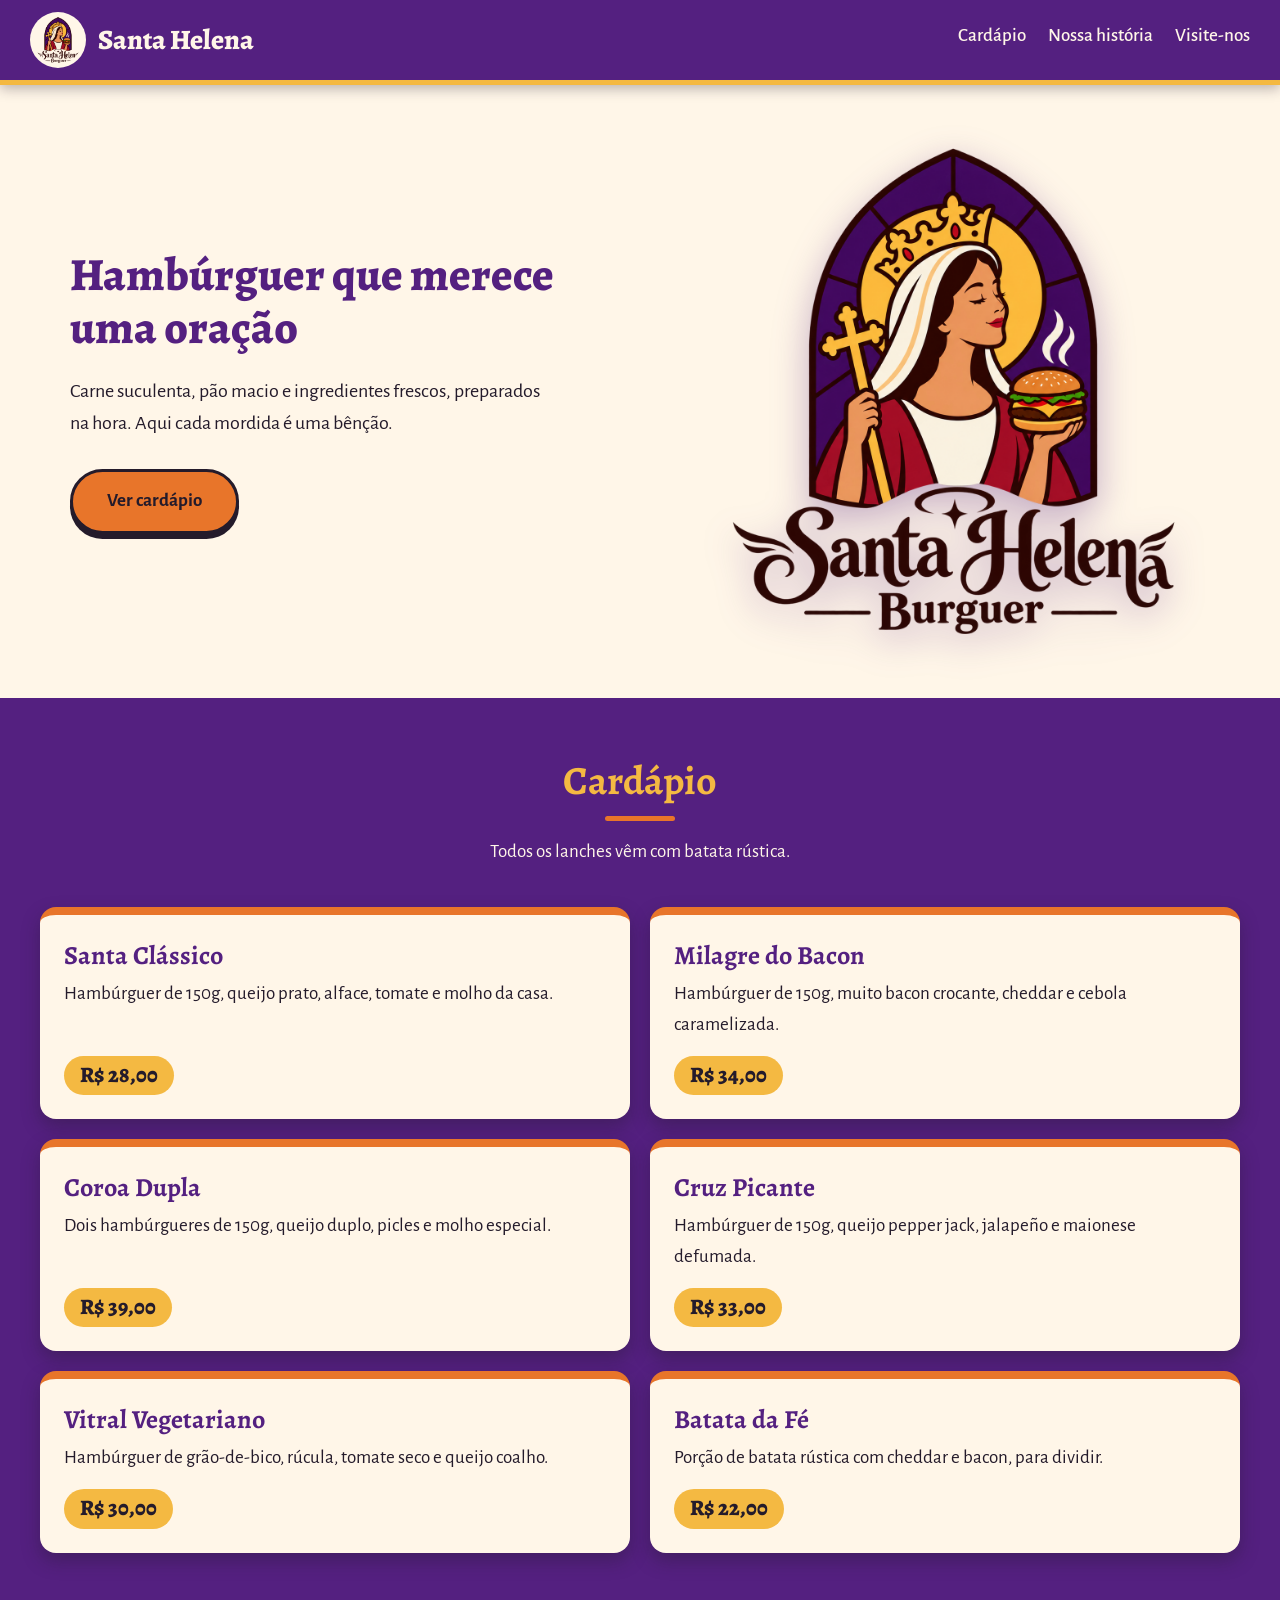
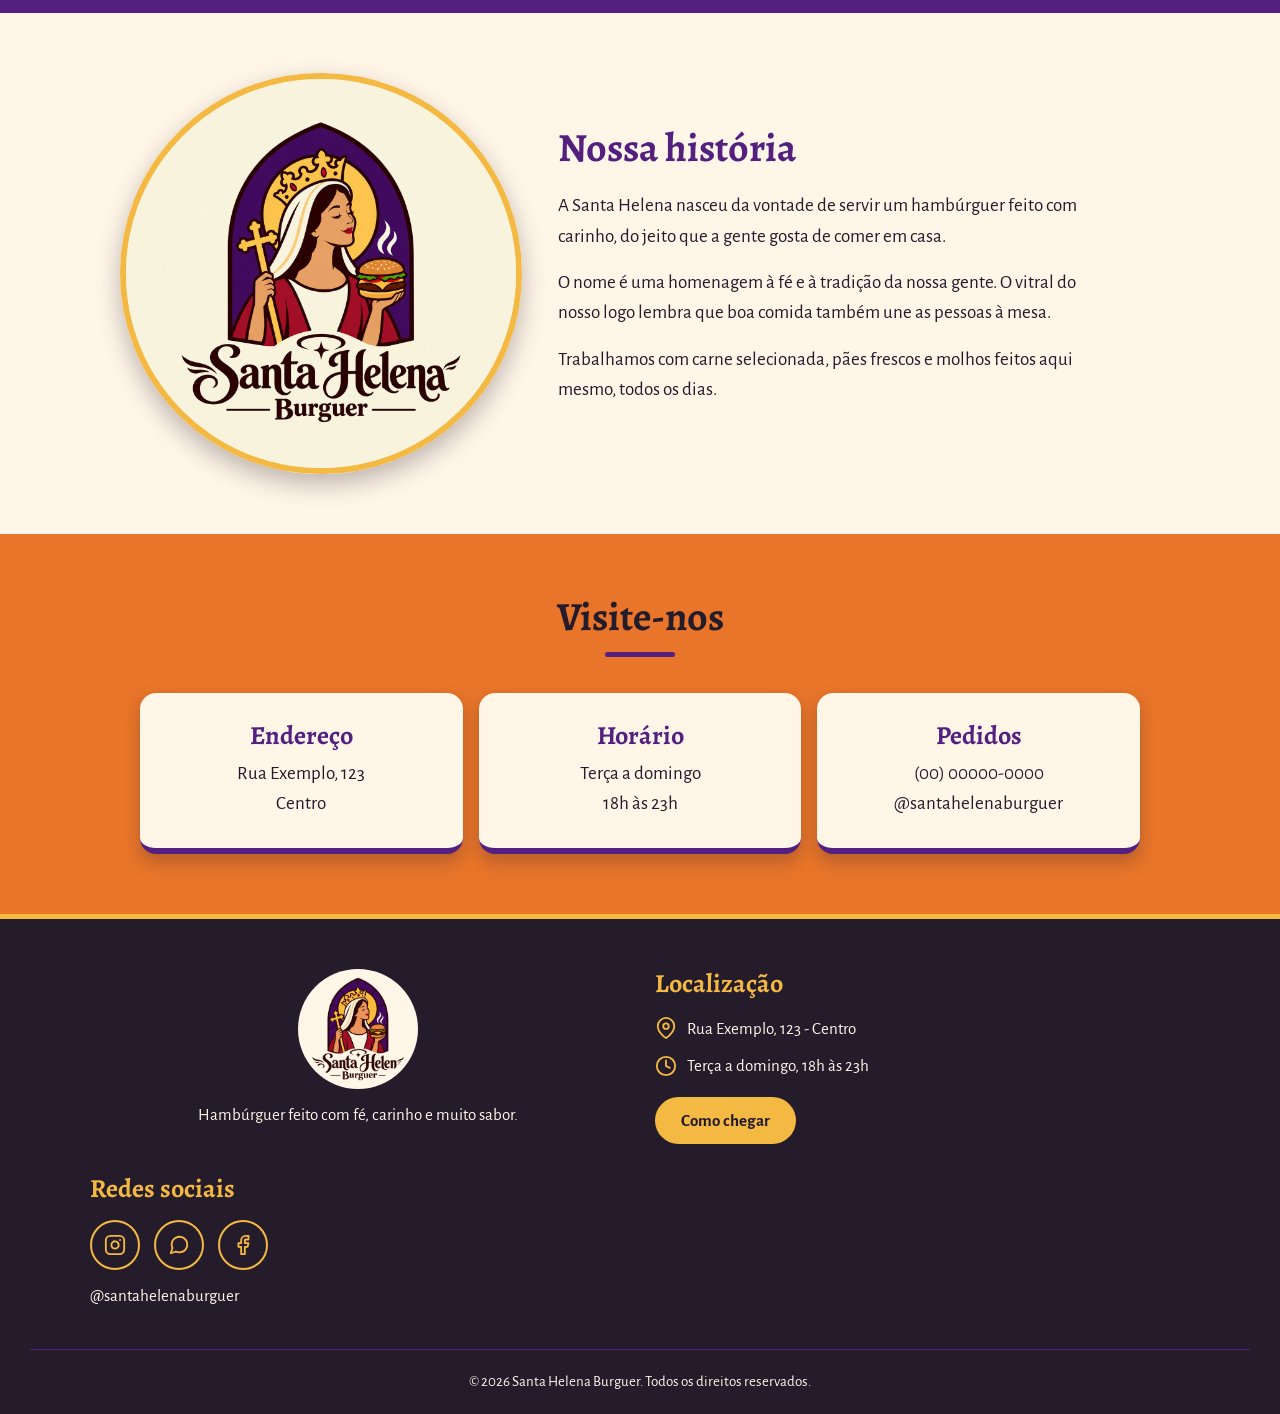
==== WWW/santa-helena/index.html @ 77af7816 "feito ajuste no site, melhorar design, mexer na parte de visite, e na historia inverte posição, e fa" ====
<!DOCTYPE html>
<html lang="pt-BR">
<head>
    <meta charset="UTF-8">
    <meta name="viewport" content="width=device-width, initial-scale=1.0">
    <title>Santa Helena Burguer</title>
    <link rel="icon" href="./WWW/santa-helena/assets/img/Logo.png">
    <link rel="preconnect" href="https://fonts.googleapis.com">
    <link rel="preconnect" href="https://fonts.gstatic.com" crossorigin>
    <link href="https://fonts.googleapis.com/css2?family=Alegreya:wght@400;700;800&family=Alegreya+Sans:wght@400;500;700&display=swap" rel="stylesheet">

    <link rel="stylesheet" href="../santa-helena/assets/css/style.css">
    <link rel="stylesheet" href="../santa-helena/assets/css/mobile.css" media="(max-width: 767px)">
    <link rel="stylesheet" href="../santa-helena/assets/css/tablet.css" media="(min-width: 768px) and (max-width: 1824px)">
</head>
<body>

    <header class="topo">
        <a href="#inicio" class="topo-marca">
            <img src="../santa-helena/assets/img/Logo.png" alt="Logo Santa Helena Burguer">
            <span>Santa Helena</span>
        </a>
        <nav class="menu">
            <a href="#cardapio">Cardápio</a>
            <a href="#historia">Nossa história</a>
            <a href="#contato">Visite-nos</a>
        </nav>
    </header>

    <main>

        <section class="hero" id="inicio">
            <div class="hero-texto">
                <h1>Hambúrguer que merece uma oração</h1>
                <p>Carne suculenta, pão macio e ingredientes frescos, preparados na hora. Aqui cada mordida é uma bênção.</p>
                <a href="#cardapio" class="botao">Ver cardápio</a>
            </div>
            <div class="hero-logo">
                <img src="../santa-helena/assets/img/Logo.png" alt="Santa Helena segurando um hambúrguer">
            </div>
        </section>

        <section class="cardapio" id="cardapio">
            <h2>Cardápio</h2>
            <p class="cardapio-intro">Todos os lanches vêm com batata rústica.</p>

            <div class="cardapio-lista">

                <article class="item">
                    <h3>Santa Clássico</h3>
                    <p>Hambúrguer de 150g, queijo prato, alface, tomate e molho da casa.</p>
                    <span class="preco">R$ 28,00</span>
                </article>

                <article class="item">
                    <h3>Milagre do Bacon</h3>
                    <p>Hambúrguer de 150g, muito bacon crocante, cheddar e cebola caramelizada.</p>
                    <span class="preco">R$ 34,00</span>
                </article>

                <article class="item">
                    <h3>Coroa Dupla</h3>
                    <p>Dois hambúrgueres de 150g, queijo duplo, picles e molho especial.</p>
                    <span class="preco">R$ 39,00</span>
                </article>

                <article class="item">
                    <h3>Cruz Picante</h3>
                    <p>Hambúrguer de 150g, queijo pepper jack, jalapeño e maionese defumada.</p>
                    <span class="preco">R$ 33,00</span>
                </article>

                <article class="item">
                    <h3>Vitral Vegetariano</h3>
                    <p>Hambúrguer de grão-de-bico, rúcula, tomate seco e queijo coalho.</p>
                    <span class="preco">R$ 30,00</span>
                </article>

                <article class="item">
                    <h3>Batata da Fé</h3>
                    <p>Porção de batata rústica com cheddar e bacon, para dividir.</p>
                    <span class="preco">R$ 22,00</span>
                </article>

            </div>
        </section>

        <section class="historia" id="historia">
            <div class="historia-imagem">
                <img src="../santa-helena/assets/img/Logo.jpg" alt="Selo Santa Helena Burguer">
            </div>
            <div class="historia-texto">
                <h2>Nossa história</h2>
                <p>A Santa Helena nasceu da vontade de servir um hambúrguer feito com carinho, do jeito que a gente gosta de comer em casa.</p>
                <p>O nome é uma homenagem à fé e à tradição da nossa gente. O vitral do nosso logo lembra que boa comida também une as pessoas à mesa.</p>
                <p>Trabalhamos com carne selecionada, pães frescos e molhos feitos aqui mesmo, todos os dias.</p>
            </div>
        </section>

        <section class="contato" id="contato">
            <h2>Visite-nos</h2>
            <div class="contato-caixas">
                <div class="caixa">
                    <h3>Endereço</h3>
                    <p>Rua Exemplo, 123<br>Centro</p>
                </div>
                <div class="caixa">
                    <h3>Horário</h3>
                    <p>Terça a domingo<br>18h às 23h</p>
                </div>
                <div class="caixa">
                    <h3>Pedidos</h3>
                    <p>(00) 00000-0000<br>@santahelenaburguer</p>
                </div>
            </div>
        </section>

    </main>

    <footer class="rodape">
    <div class="rodape-colunas">

        <div class="rodape-coluna rodape-marca">
            <img src="./assets/img/Logo.png" alt="Logo Santa Helena Burguer">
            <p>Hambúrguer feito com fé, carinho e muito sabor.</p>
        </div>

        <div class="rodape-coluna">
            <h3>Localização</h3>
            <p class="rodape-linha">
                <svg viewBox="0 0 24 24" aria-hidden="true"><path d="M21 10c0 7-9 13-9 13S3 17 3 10a9 9 0 0 1 18 0z"/><circle cx="12" cy="10" r="3"/></svg>
                Rua Exemplo, 123 - Centro
            </p>
            <p class="rodape-linha">
                <svg viewBox="0 0 24 24" aria-hidden="true"><circle cx="12" cy="12" r="10"/><path d="M12 6v6l4 2"/></svg>
                Terça a domingo, 18h às 23h
            </p>
            <a class="rodape-botao" href="https://www.google.com/maps/search/?api=1&query=Rua+Exemplo+123+Centro" target="_blank" rel="noopener">Como chegar</a>
        </div>

        <div class="rodape-coluna">
            <h3>Redes sociais</h3>
            <div class="redes">
                <a href="https://instagram.com/santahelenaburguer" target="_blank" rel="noopener" aria-label="Instagram">
                    <svg viewBox="0 0 24 24"><rect x="2" y="2" width="20" height="20" rx="5"/><path d="M16 11.37A4 4 0 1 1 12.63 8 4 4 0 0 1 16 11.37z"/><line x1="17.5" y1="6.5" x2="17.51" y2="6.5"/></svg>
                </a>
                <a href="https://wa.me/5500000000000" target="_blank" rel="noopener" aria-label="WhatsApp">
                    <svg viewBox="0 0 24 24"><path d="M21 11.5a8.38 8.38 0 0 1-.9 3.8 8.5 8.5 0 0 1-7.6 4.7 8.38 8.38 0 0 1-3.8-.9L3 21l1.9-5.7a8.38 8.38 0 0 1-.9-3.8 8.5 8.5 0 0 1 4.7-7.6 8.38 8.38 0 0 1 3.8-.9h.5a8.48 8.48 0 0 1 8 8v.5z"/></svg>
                </a>
                <a href="https://facebook.com/santahelenaburguer" target="_blank" rel="noopener" aria-label="Facebook">
                    <svg viewBox="0 0 24 24"><path d="M18 2h-3a5 5 0 0 0-5 5v3H7v4h3v8h4v-8h3l1-4h-4V7a1 1 0 0 1 1-1h3z"/></svg>
                </a>
            </div>
            <p class="rodape-arroba">@santahelenaburguer</p>
        </div>

    </div>

    <p class="rodape-direitos">© 2026 Santa Helena Burguer. Todos os direitos reservados.</p>
</footer>

</body>
</html>
---- WWW/santa-helena/assets/css/style.css ----
/* ===== Base (desktop / telas grandes) ===== */

* {
    margin: 0;
    padding: 0;
    box-sizing: border-box;
}

html {
    scroll-behavior: smooth;
}

body {
    font-family: "Alegreya Sans", Arial, sans-serif;
    font-size: 19px;
    line-height: 1.6;
    color: #241B2B;
    background-color: #FFF6E8;
}

h1, h2, h3 {
    font-family: "Alegreya", Georgia, serif;
    line-height: 1.15;
}

img {
    max-width: 100%;
    display: block;
}

a {
    color: inherit;
    text-decoration: none;
}

/* ===== Topo ===== */

.topo {
    background-color: #542080;
    color: #FFF6E8;
    display: flex;
    justify-content: space-between;
    align-items: center;
    padding: 12px 60px;
    border-bottom: 5px solid #F4B942;
    box-shadow: 0 4px 12px rgba(36, 27, 43, 0.3);
}

.topo-marca {
    display: flex;
    align-items: center;
    gap: 12px;
    font-family: "Alegreya", Georgia, serif;
    font-size: 28px;
    font-weight: 800;
}

.topo-marca img {
    width: 56px;
    height: 56px;
    background-color: #FFF6E8;
    border-radius: 50%;
    padding: 4px;
}

.menu {
    display: flex;
    gap: 32px;
    font-weight: 500;
}

.menu a {
    padding-bottom: 4px;
    border-bottom: 3px solid transparent;
    transition: color 0.3s, border-color 0.3s;
}

.menu a:hover {
    color: #F4B942;
    border-bottom-color: #E8752A;
}

/* ===== Hero ===== */

.hero {
    display: flex;
    align-items: center;
    justify-content: space-between;
    gap: 40px;
    max-width: 1200px;
    margin: 0 auto;
    padding: 70px 60px;
}

.hero-texto {
    width: 50%;
}

.hero-texto h1 {
    font-size: 64px;
    font-weight: 800;
    color: #542080;
    margin-bottom: 20px;
}

.hero-texto p {
    font-size: 22px;
    margin-bottom: 30px;
    max-width: 480px;
}

.hero-logo {
    width: 45%;
}

.hero-logo img {
    filter: drop-shadow(0 12px 18px rgba(84, 32, 128, 0.35));
}

.botao {
    display: inline-block;
    background-color: #E8752A;
    color: #241B2B;
    font-weight: 700;
    padding: 14px 34px;
    border-radius: 40px;
    border: 3px solid #241B2B;
    box-shadow: 0 5px 0 #241B2B;
    transition: background-color 0.3s, color 0.3s, transform 0.2s, box-shadow 0.2s;
}

.botao:hover {
    background-color: #542080;
    color: #FFF6E8;
    transform: translateY(3px);
    box-shadow: 0 2px 0 #241B2B;
}

.botao:focus,
.menu a:focus {
    outline: 3px solid #8C52C2;
    outline-offset: 3px;
}

/* ===== Cardápio ===== */

.cardapio {
    background-color: #542080;
    color: #FFF6E8;
    padding: 80px 60px;
    text-align: center;
}

.cardapio h2 {
    font-size: 48px;
    color: #F4B942;
}

.cardapio h2::after {
    content: "";
    display: block;
    width: 70px;
    height: 5px;
    background-color: #E8752A;
    border-radius: 5px;
    margin: 12px auto 0 auto;
}

.cardapio-intro {
    margin-top: 16px;
    margin-bottom: 40px;
}

.cardapio-lista {
    display: flex;
    flex-wrap: wrap;
    gap: 24px;
    max-width: 1200px;
    margin: 0 auto;
}

.item {
    width: calc(33.333% - 16px);
    display: flex;
    flex-direction: column;
    text-align: left;
    background-color: #FFF6E8;
    color: #241B2B;
    border-top: 8px solid #E8752A;
    border-radius: 16px;
    padding: 26px 24px 24px 24px;
    box-shadow: 0 8px 18px rgba(36, 27, 43, 0.35);
    transition: transform 0.3s, box-shadow 0.3s;
}

.item:hover {
    transform: translateY(-6px);
    box-shadow: 0 14px 24px rgba(36, 27, 43, 0.45);
}

.item h3 {
    font-size: 26px;
    color: #542080;
    margin-bottom: 8px;
}

.item p {
    margin-bottom: 16px;
}

.preco {
    align-self: flex-start;
    margin-top: auto;
    background-color: #F4B942;
    color: #241B2B;
    font-family: "Alegreya", Georgia, serif;
    font-size: 22px;
    font-weight: 800;
    padding: 2px 16px;
    border-radius: 20px;
}

/* ===== Nossa história ===== */

.historia {
    display: flex;
    align-items: center;
    gap: 60px;
    max-width: 1100px;
    margin: 0 auto;
    padding: 90px 60px;
}

.historia-imagem {
    width: 40%;
}

.historia-imagem img {
    border-radius: 50%;
    border: 6px solid #F4B942;
    box-shadow: 0 10px 25px rgba(36, 27, 43, 0.3);
}

.historia-texto {
    width: 60%;
}

.historia-texto h2 {
    font-size: 48px;
    color: #542080;
    margin-bottom: 20px;
}

.historia-texto p {
    margin-bottom: 16px;
    max-width: 560px;
}

/* ===== Contato ===== */

.contato {
    background-color: #E8752A;
    color: #241B2B;
    padding: 70px 60px;
    text-align: center;
}

.contato h2 {
    font-size: 48px;
    color: #241B2B;
    margin-bottom: 36px;
}

.contato h2::after {
    content: "";
    display: block;
    width: 70px;
    height: 5px;
    background-color: #542080;
    border-radius: 5px;
    margin: 12px auto 0 auto;
}

.contato-caixas {
    display: flex;
    justify-content: center;
    gap: 24px;
    max-width: 1000px;
    margin: 0 auto;
}

.caixa {
    width: 33.333%;
    background-color: #FFF6E8;
    border-bottom: 6px solid #542080;
    border-radius: 16px;
    padding: 28px 20px;
    box-shadow: 0 8px 16px rgba(36, 27, 43, 0.25);
}

.caixa h3 {
    font-size: 26px;
    color: #542080;
    margin-bottom: 8px;
}

/* ===== Rodapé ===== */

.rodape {
    background-color: #241B2B;
    color: #FFF6E8;
    padding: 60px 60px 20px 60px;
    border-top: 5px solid #F4B942;
    font-size: 17px;
}

.rodape-colunas {
    display: flex;
    justify-content: space-between;
    gap: 40px;
    max-width: 1100px;
    margin: 0 auto;
}

.rodape-marca {
    text-align: center;
}

.rodape-coluna {
    width: 33.333%;
}

.rodape-coluna h3 {
    font-size: 26px;
    color: #F4B942;
    margin-bottom: 16px;
}

.rodape-marca img {
    width: 120px;
    background-color: #FFF6E8;
    border-radius: 50%;
    padding: 6px;
    margin: 0 auto 12px auto;
}

/* Localização */

.rodape-linha {
    display: flex;
    align-items: center;
    gap: 10px;
    margin-bottom: 10px;
}

.rodape svg {
    width: 22px;
    height: 22px;
    fill: none;
    stroke: #F4B942;
    stroke-width: 2;
    stroke-linecap: round;
    stroke-linejoin: round;
    flex-shrink: 0;
}

.rodape-botao {
    display: inline-block;
    margin-top: 8px;
    background-color: #F4B942;
    color: #241B2B;
    font-weight: 700;
    padding: 10px 26px;
    border-radius: 40px;
    transition: background-color 0.3s;
}

.rodape-botao:hover {
    background-color: #E8752A;
}

/* Redes sociais */

.redes {
    display: flex;
    gap: 14px;
    margin-bottom: 12px;
}

.redes a {
    width: 50px;
    height: 50px;
    border: 2px solid #F4B942;
    border-radius: 50%;
    display: flex;
    align-items: center;
    justify-content: center;
    transition: background-color 0.3s;
}

.redes a:hover {
    background-color: #8C52C2;
    animation: salto 0.6s;
}

.rodape-arroba {
    color: #FFF6E8;
}

.rodape-direitos {
    text-align: center;
    font-size: 15px;
    margin-top: 40px;
    padding-top: 20px;
    border-top: 1px solid #542080;
}

@keyframes salto {
    0%   { transform: translateY(0); }
    30%  { transform: translateY(-14px); }
    50%  { transform: translateY(0); }
    70%  { transform: translateY(-6px); }
    100% { transform: translateY(0); }
}
---- WWW/santa-helena/assets/css/mobile.css ----
/* ===== Celular (até 767px) ===== */
/* Só altera o que muda em relação ao style.css */

body {
    font-size: 17px;
}

/* Topo: marca em cima, links embaixo */
.topo {
    flex-direction: column;
    gap: 8px;
    padding: 12px 16px;
}

.topo-marca {
    font-size: 24px;
}

.menu {
    gap: 18px;
    font-size: 16px;
}

/* Hero: tudo em coluna, logo primeiro */
.hero {
    flex-direction: column-reverse;
    text-align: center;
    padding: 30px 20px 40px 20px;
    gap: 20px;
}

.hero-texto,
.hero-logo {
    width: 100%;
}

.hero-logo img {
    max-width: 300px;
    margin: 0 auto;
}

.hero-texto h1 {
    font-size: 36px;
}

.hero-texto p {
    font-size: 18px;
    margin-left: auto;
    margin-right: auto;
}

/* Cardápio: 1 item por linha */
.cardapio {
    padding: 50px 20px;
}

.cardapio h2,
.historia-texto h2,
.contato h2 {
    font-size: 34px;
}

.item {
    width: 100%;
}

/* História: imagem em cima do texto */
.historia {
    flex-direction: column;
    text-align: center;
    padding: 50px 20px;
    gap: 24px;
}

.historia-imagem {
    width: 70%;
}

.historia-texto {
    width: 100%;
}

/* Contato: caixas empilhadas */
.contato {
    padding: 50px 20px;
}

.contato-caixas {
    flex-direction: column;
    gap: 16px;
}

.caixa {
    width: 100%;
}

/* Rodapé: tudo centralizado em uma coluna */
.rodape {
    padding: 40px 20px 20px 20px;
    text-align: center;
}

.rodape-colunas {
    flex-direction: column;
    gap: 30px;
}

.rodape-coluna {
    width: 100%;
}

.rodape-marca img {
    margin-left: auto;
    margin-right: auto;
}

.rodape-linha,
.redes {
    justify-content: center;
}
---- WWW/santa-helena/assets/css/tablet.css ----
/* ===== Tablet (768px até 1824px) ===== */
/* Só altera o que muda em relação ao style.css */

.topo {
    padding: 12px 30px;
}

.menu {
    gap: 22px;
}

.hero {
    padding: 50px 30px;
    gap: 24px;
}

.hero-texto h1 {
    font-size: 46px;
}

.hero-texto p {
    font-size: 20px;
}

.cardapio {
    padding: 60px 30px;
}

.cardapio-lista {
    gap: 20px;
}

/* 2 itens por linha */
.item {
    width: calc(50% - 10px);
}

.historia {
    padding: 60px 30px;
    gap: 36px;
}

.historia-texto h2,
.cardapio h2,
.contato h2 {
    font-size: 40px;
}

.contato {
    padding: 60px 30px;
}

.contato-caixas {
    gap: 16px;
}

/* Rodapé: marca em cima, duas colunas embaixo */
.rodape {
    padding: 50px 30px 20px 30px;
}

.rodape-colunas {
    flex-wrap: wrap;
    gap: 30px;
}

.rodape-marca {
    width: 100%;
    text-align: center;
}

.rodape-coluna {
    width: calc(50% - 15px);
}
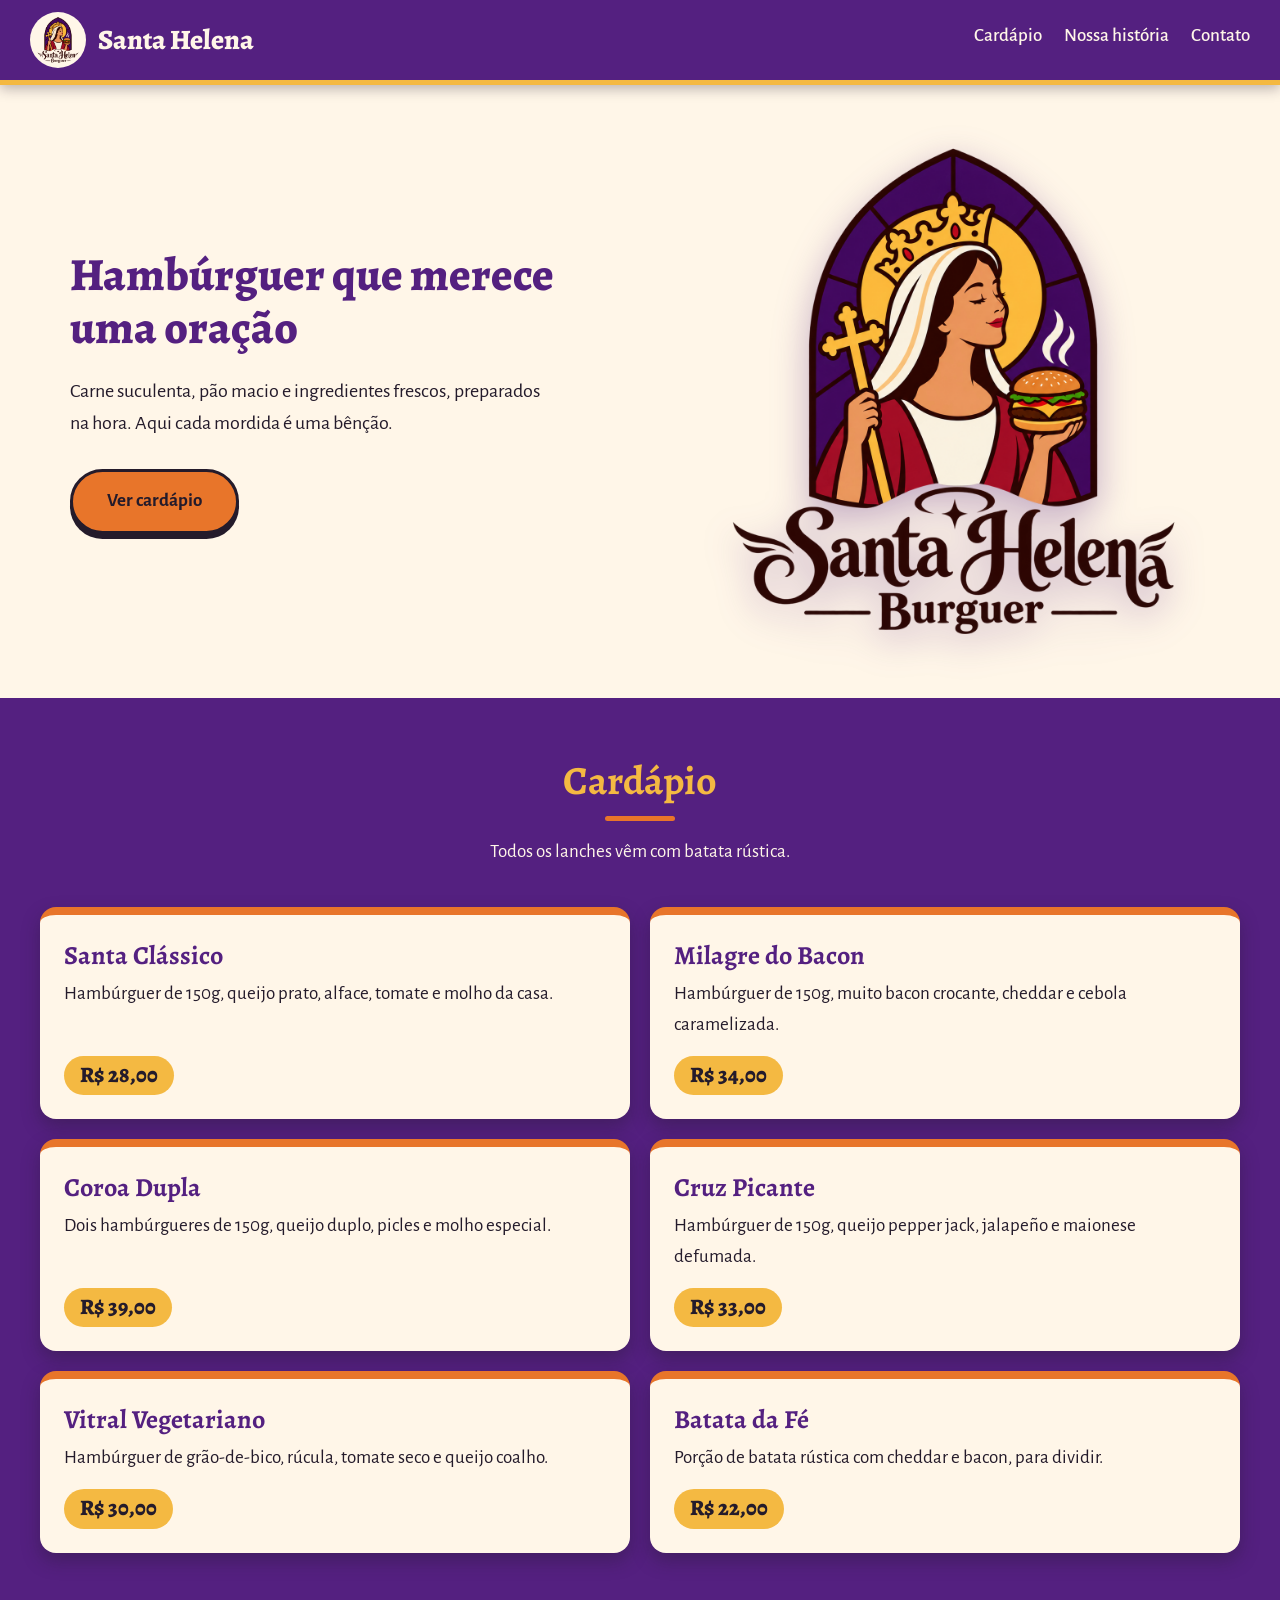
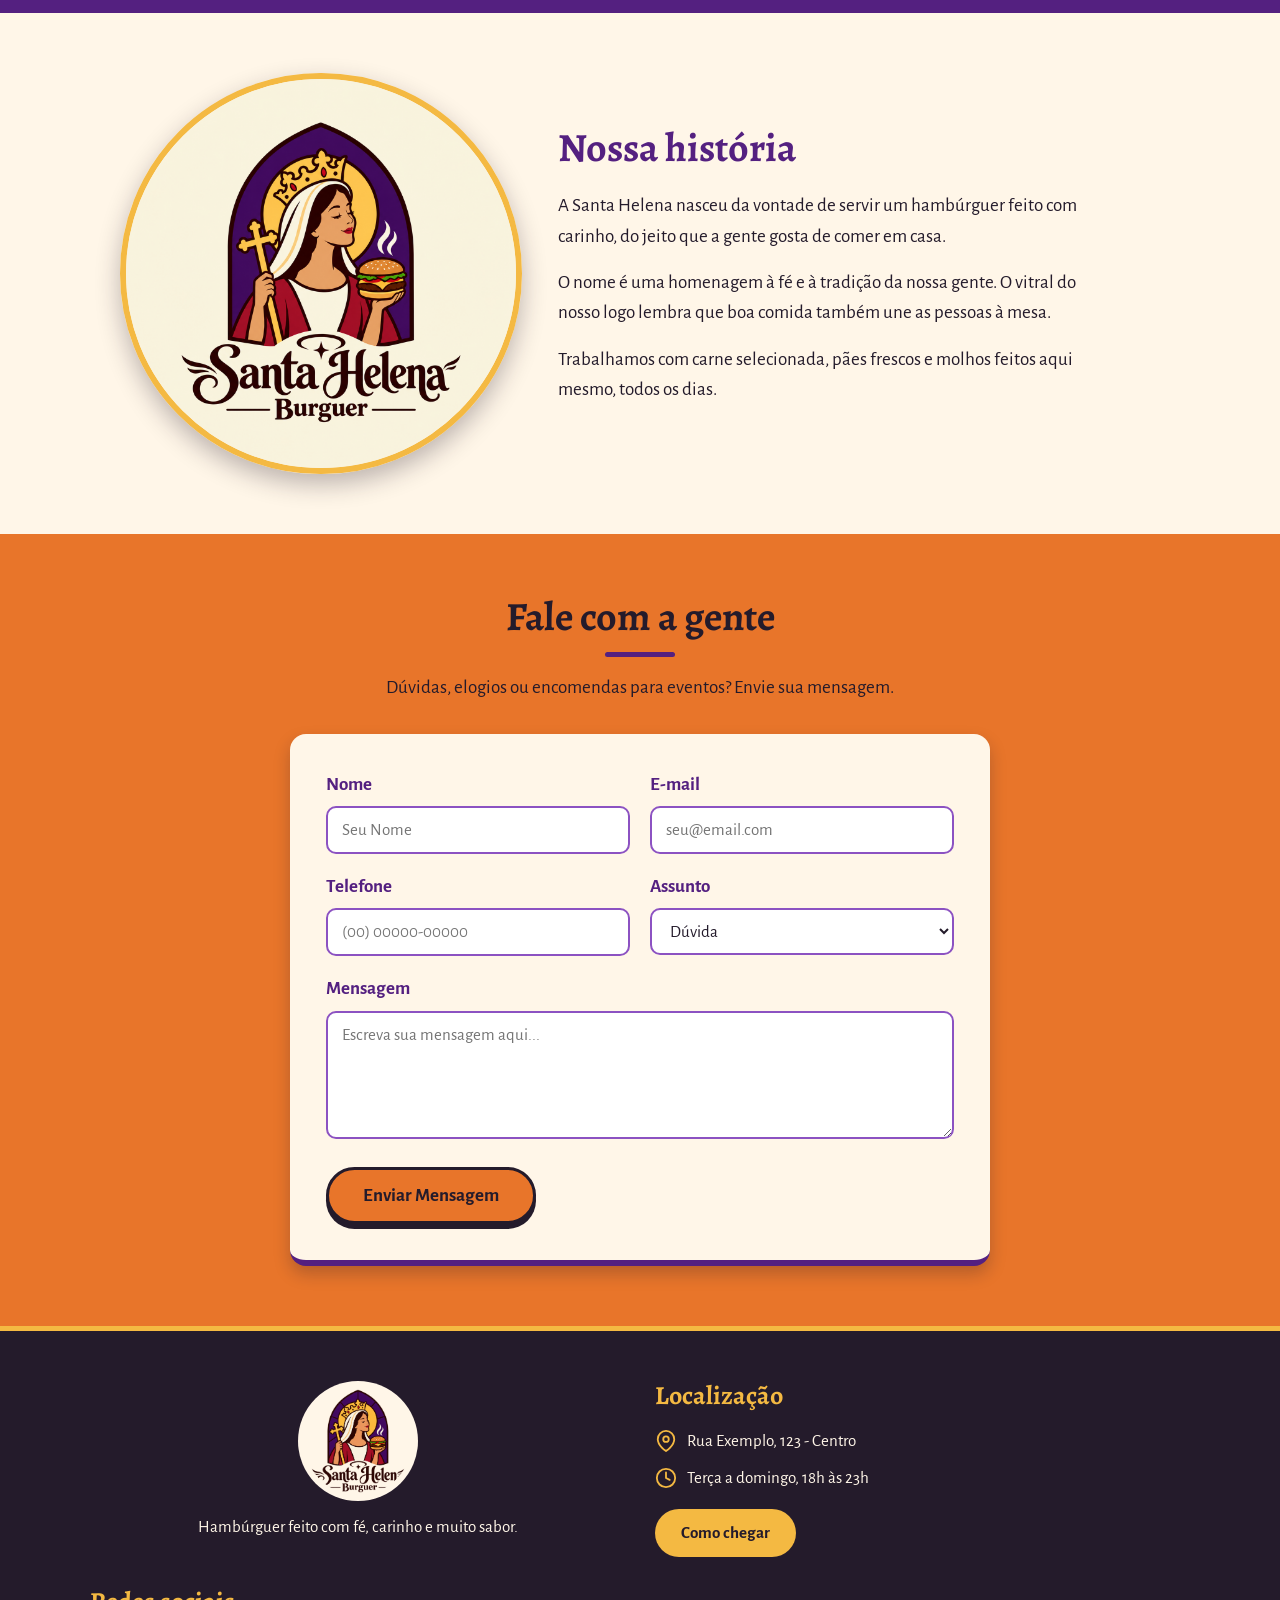
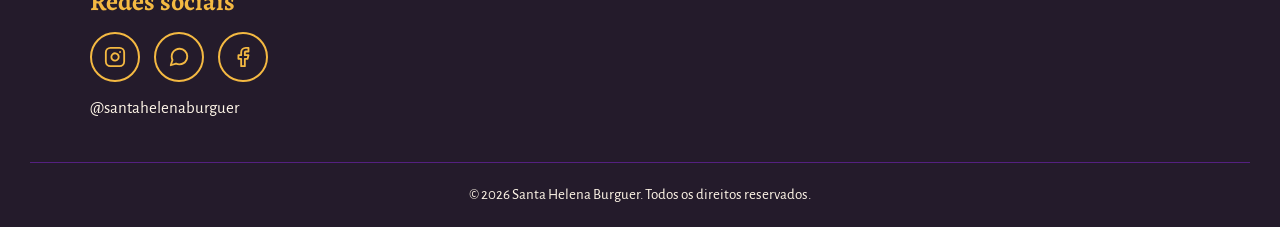
==== commit 235206c7: "feito correções, e mudar a paleta de cores do formulario, colocar cada item em uma pagina diferete" ====
--- a/WWW/santa-helena/index.html
+++ b/WWW/santa-helena/index.html
@@ -23,7 +23,7 @@
         <nav class="menu">
             <a href="#cardapio">Cardápio</a>
             <a href="#historia">Nossa história</a>
-            <a href="#contato">Visite-nos</a>
+            <a href="#contato">Contato</a>
         </nav>
     </header>
 
@@ -97,22 +97,52 @@
             </div>
         </section>
 
-        <section class="contato" id="contato">
-            <h2>Visite-nos</h2>
-            <div class="contato-caixas">
-                <div class="caixa">
-                    <h3>Endereço</h3>
-                    <p>Rua Exemplo, 123<br>Centro</p>
+       <section class="contato" id="contato">
+            <h2>Fale com a gente</h2>
+            <p class="contato-intro">Dúvidas, elogios ou encomendas para eventos? Envie sua mensagem.</p>
+
+            <div class="obrigado" id="obrigado">
+                <h3>Mensagem enviada!</h3>
+                <p>Obrigado pelo contato. A Santa Helena abençoa seu dia. 🍔</p>
+                <a href="#contato" class="botao">Enviar outra mensagem</a>
+            </div>
+
+            <form action="#obrigado" method="get" class="formulario">
+                <div class="form-linha">
+                    <div class="campo">
+                        <label for="nome">Nome</label>
+                        <input type="text" id="nome" name="nome" placeholder="Seu Nome" required>
+                    </div>
+
+                    <div class="campo">
+                        <label for="email">E-mail</label>
+                        <input type="email" id="email" name="email" placeholder="seu@email.com" required>
+                    </div> 
                 </div>
-                <div class="caixa">
-                    <h3>Horário</h3>
-                    <p>Terça a domingo<br>18h às 23h</p>
+
+                <div class="form-linha">
+                    <div class="campo">
+                        <label for="telefone">Telefone</label>
+                        <input type="tel" id="telefone" name="telefone" placeholder="(00) 00000-00000">
+                    </div>
+
+                    <div class="campo">
+                        <label for="assunto">Assunto</label>
+                        <select name="assunto" id="assunto">
+                            <option value="duvida">Dúvida</option>
+                            <option value="pedido">Pedido</option>
+                            <option value="evento">Evento</option>
+                            <option value="elogio">Elogio ou sugestão</option>
+                        </select>
+                    </div>
                 </div>
-                <div class="caixa">
-                    <h3>Pedidos</h3>
-                    <p>(00) 00000-0000<br>@santahelenaburguer</p>
+
+                <div class="campo">
+                    <label for="mensagem">Mensagem</label>
+                    <textarea name="mensagem" id="mensagem" rows="5" placeholder="Escreva sua mensagem aqui..." required></textarea>
                 </div>
-            </div>
+                <button type="submit" class="botao">Enviar Mensagem</button>
+            </form>
         </section>
 
     </main>
--- a/WWW/santa-helena/assets/css/style.css
+++ b/WWW/santa-helena/assets/css/style.css
@@ -8,6 +8,7 @@
 
 html {
     scroll-behavior: smooth;
+    scroll-padding-top: 90px;
 }
 
 body {
@@ -44,6 +45,9 @@
     padding: 12px 60px;
     border-bottom: 5px solid #F4B942;
     box-shadow: 0 4px 12px rgba(36, 27, 43, 0.3);
+    position: sticky;
+    top: 0;
+    z-index: 100;
 }
 
 .topo-marca {
@@ -421,4 +425,98 @@
     50%  { transform: translateY(0); }
     70%  { transform: translateY(-6px); }
     100% { transform: translateY(0); }
-}+}
+
+.contato-intro{
+    margin-top: -20px;
+    margin-bottom: 30px;
+}
+
+.formulario{
+    max-width: 700px;
+    margin: 0 auto;
+    text-align: left;
+    background-color: #FFF6E8;
+    border-bottom: 6px solid #542080;
+    border-radius: 16px;
+    padding: 36px;
+    box-shadow: 0 8px 16px rgba(36, 27, 43, 0.25);
+}
+
+.obrigado {
+    display: none;
+    max-width: 700px;
+    margin: 0 auto;
+    background-color: #FFF6E8;
+    border-bottom: 6px solid #542080;
+    border-radius: 16px;
+    padding: 40px 30px;
+    box-shadow: 0 8px 16px rgba(36, 27, 43, 0.25);
+}
+
+.obrigado h3 {
+    font-size: 32px;
+    color: #542080;
+    margin-bottom: 10px;
+}
+
+.obrigado p {
+    margin-bottom: 20px;
+}
+
+
+.obrigado:target {
+    display: block;
+}
+
+.obrigado:target + .formulario {
+    display: none;
+}
+
+.form-linha{
+    display: flex;
+    gap: 20px;
+}
+
+.campo{
+    width: 100%;
+    margin-bottom: 18px;
+}
+
+.campo label{
+    display: block;
+    font-weight: 700;
+    color: #542080;
+    margin-bottom: 6px;
+}
+
+.campo input,
+.campo select,
+.campo textarea {
+    width: 100%;
+    font-family: inherit;
+    font-size: 17px;
+    color: #241B2B;
+    background-color: #FFFFFF;
+    border: 2px solid #8C52C2;
+    border-radius: 10px;
+    padding: 12px 14px;
+}
+
+.campo textarea{
+    resize: vertical;
+}
+
+.campo input:focus,
+.campo select:focus,
+.campo textarea:focus {
+    outline: 3px solid #F4B942;
+    border-color: #542080;
+}
+
+button.botao {
+    font-family: inherit;
+    font-size: 19px;
+    cursor: pointer;
+}
+
--- a/WWW/santa-helena/assets/css/mobile.css
+++ b/WWW/santa-helena/assets/css/mobile.css
@@ -4,6 +4,7 @@
 body {
     font-size: 17px;
 }
+
 
 /* Topo: marca em cima, links embaixo */
 .topo {
@@ -117,4 +118,31 @@
 .rodape-linha,
 .redes {
     justify-content: center;
+}
+
+/* Contato: formulário em uma coluna */
+.contato {
+    padding: 50px 20px;
+}
+
+.formulario {
+    padding: 24px 18px;
+}
+
+.form-linha {
+    flex-direction: column;
+    gap: 0;
+}
+
+button.botao {
+    width: 100%;
+}
+
+html {
+    scroll-padding-top: 110px;
+}
+
+.topo-marca img {
+    width: 44px;
+    height: 44px;
 }
--- a/WWW/santa-helena/assets/css/tablet.css
+++ b/WWW/santa-helena/assets/css/tablet.css
@@ -71,4 +71,8 @@
 
 .rodape-coluna {
     width: calc(50% - 15px);
+}
+
+.contato-caixas{
+    gap: 16px;
 }
